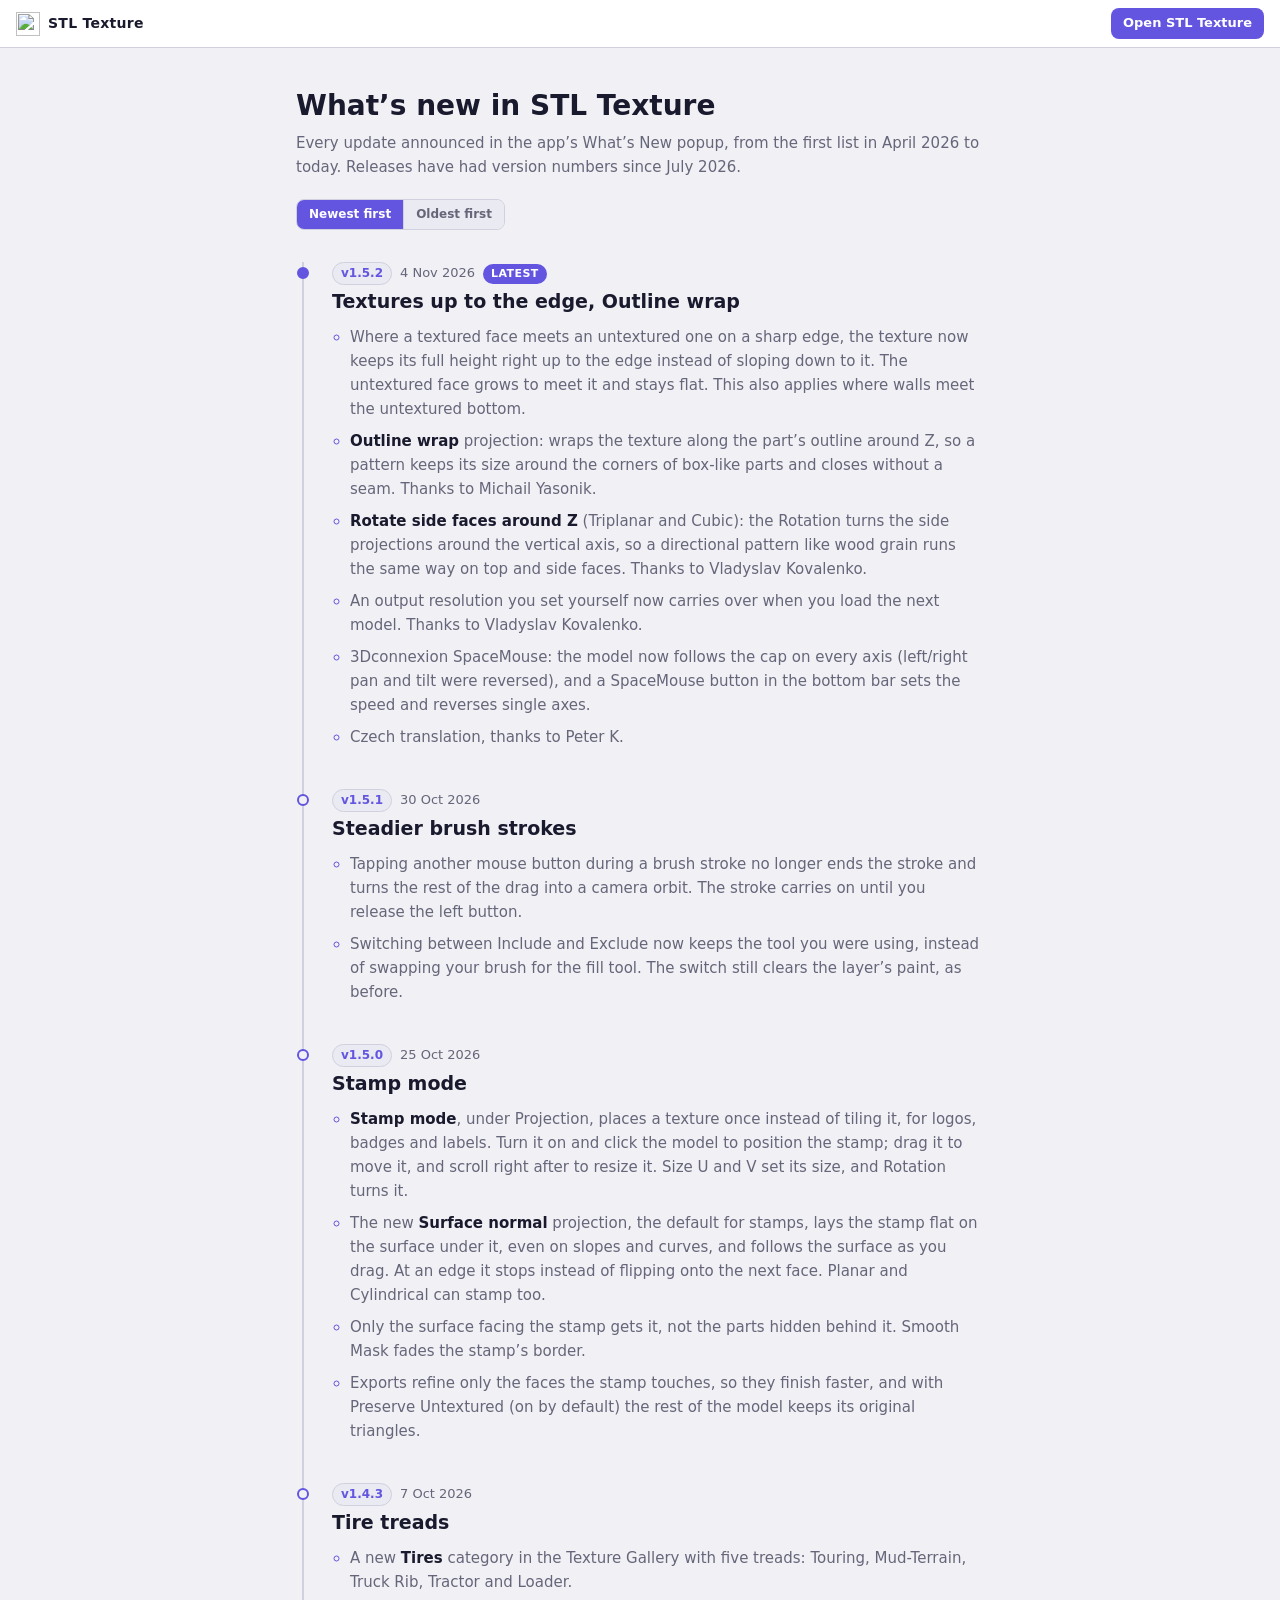
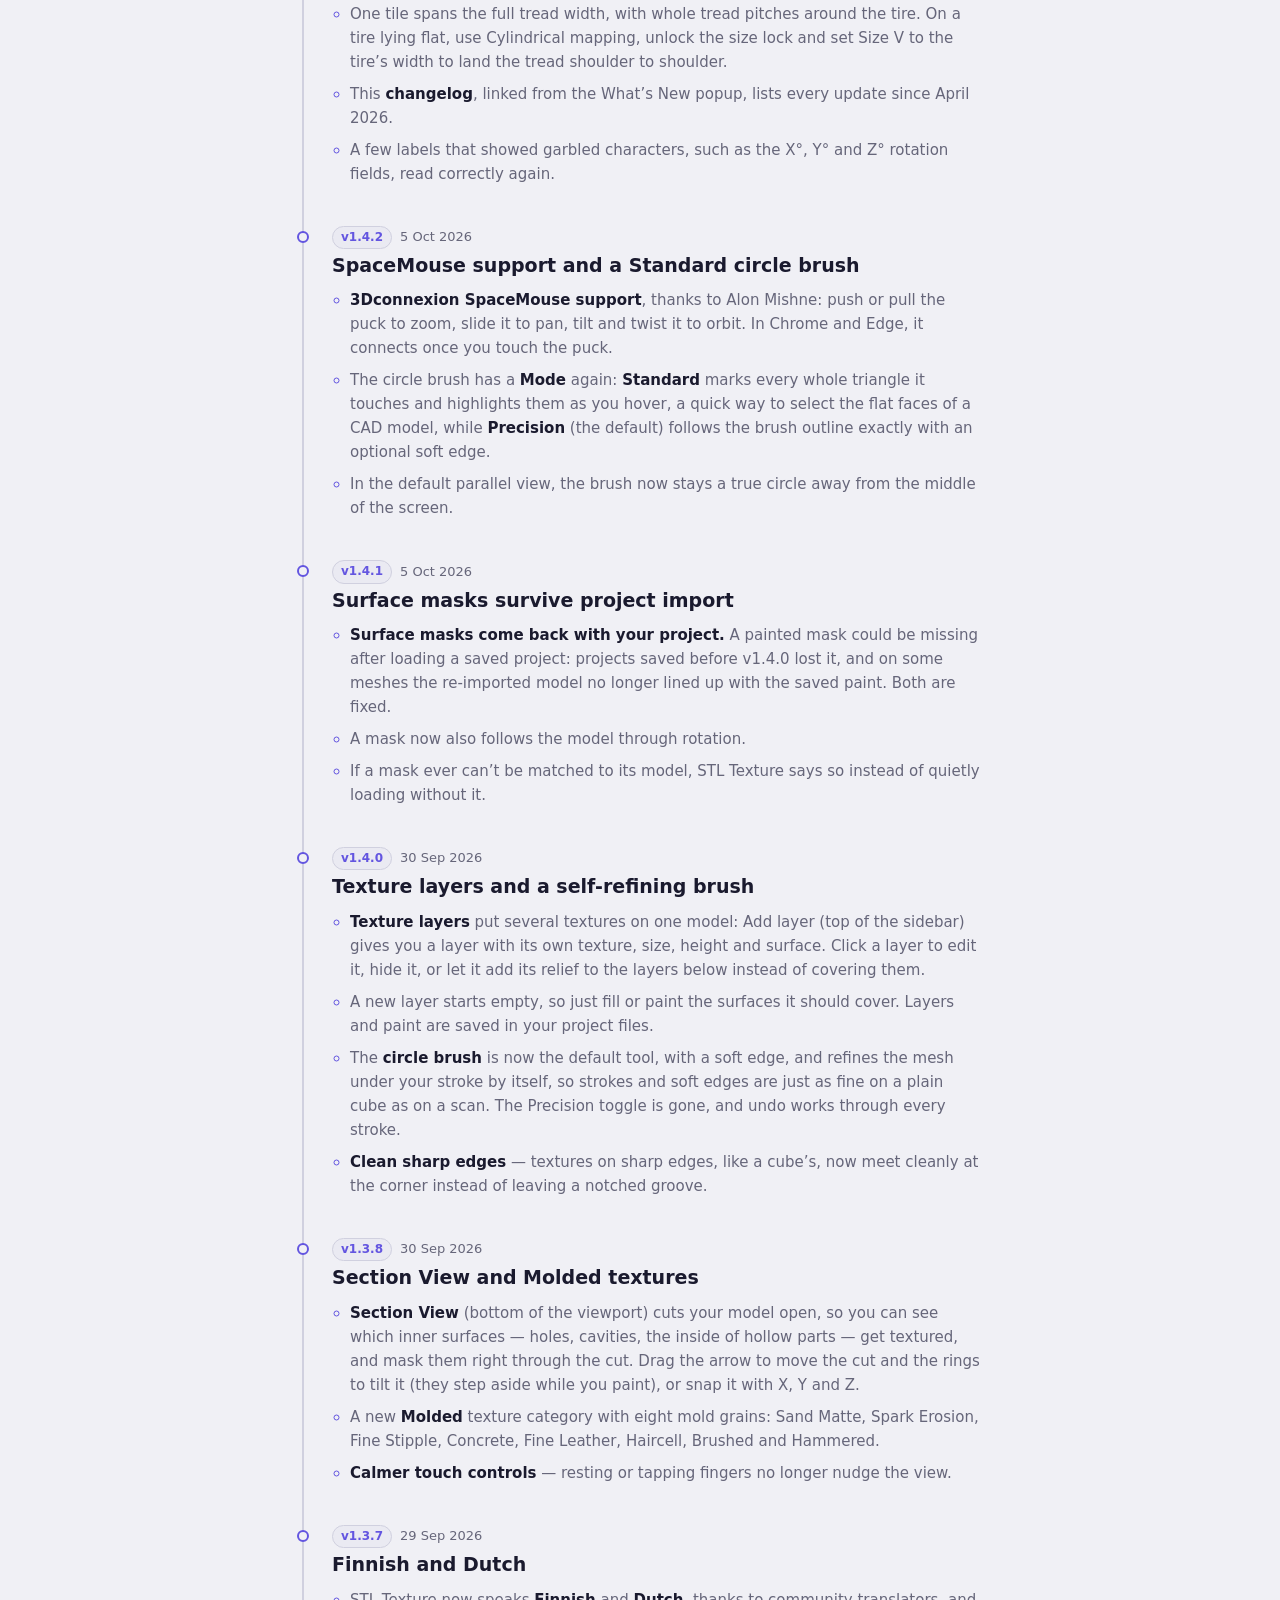
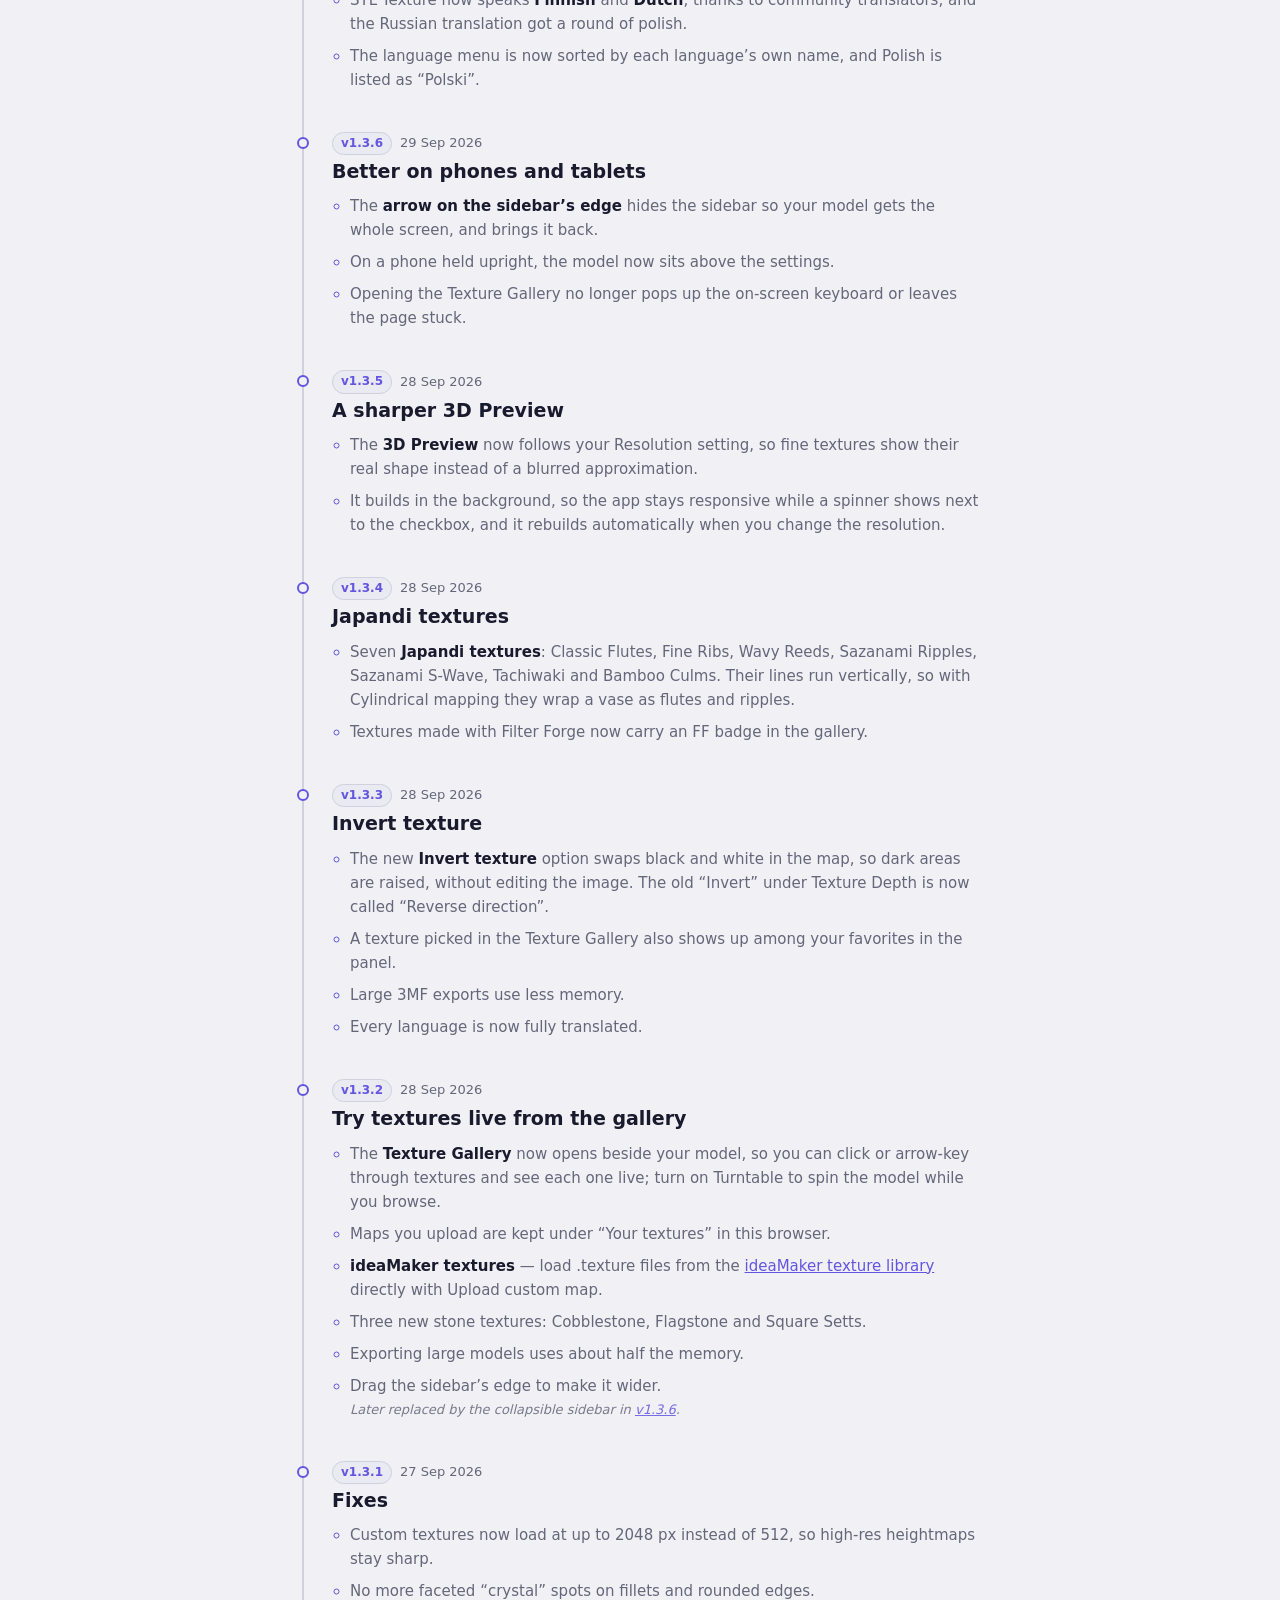
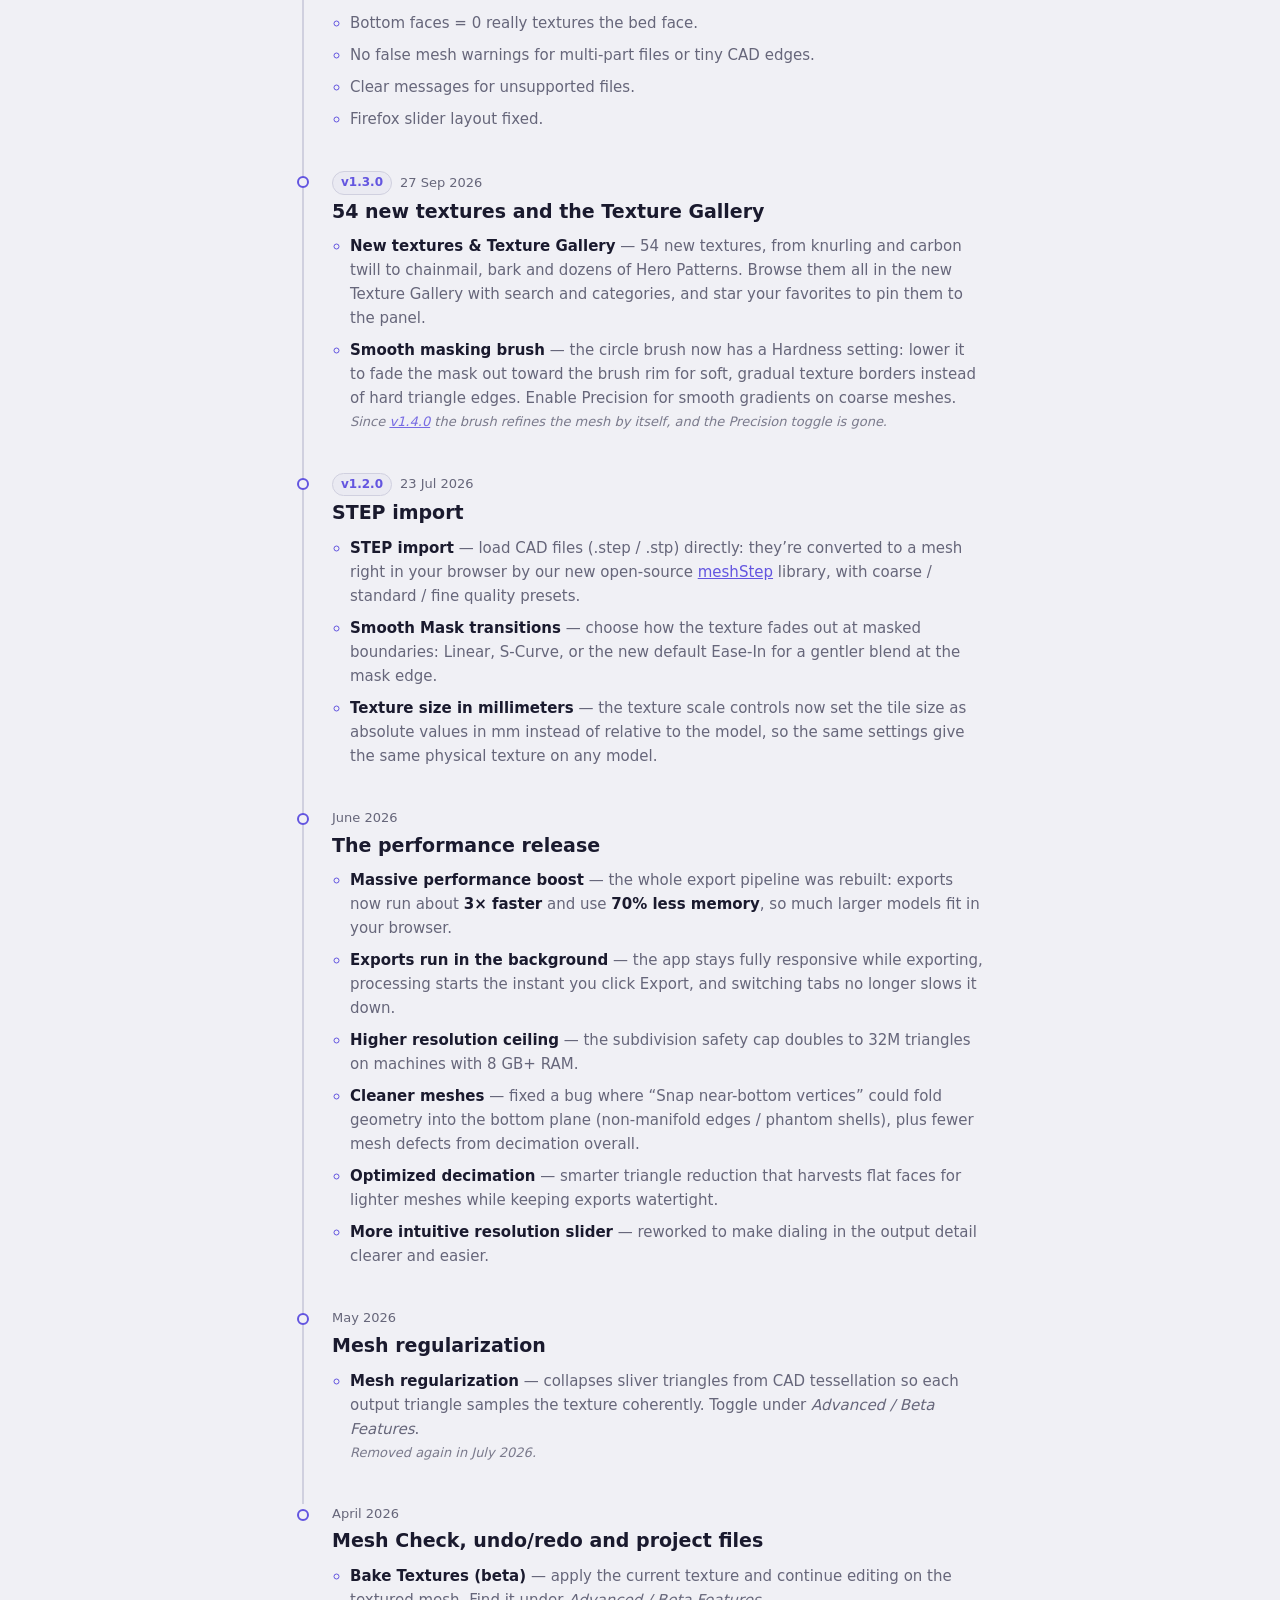
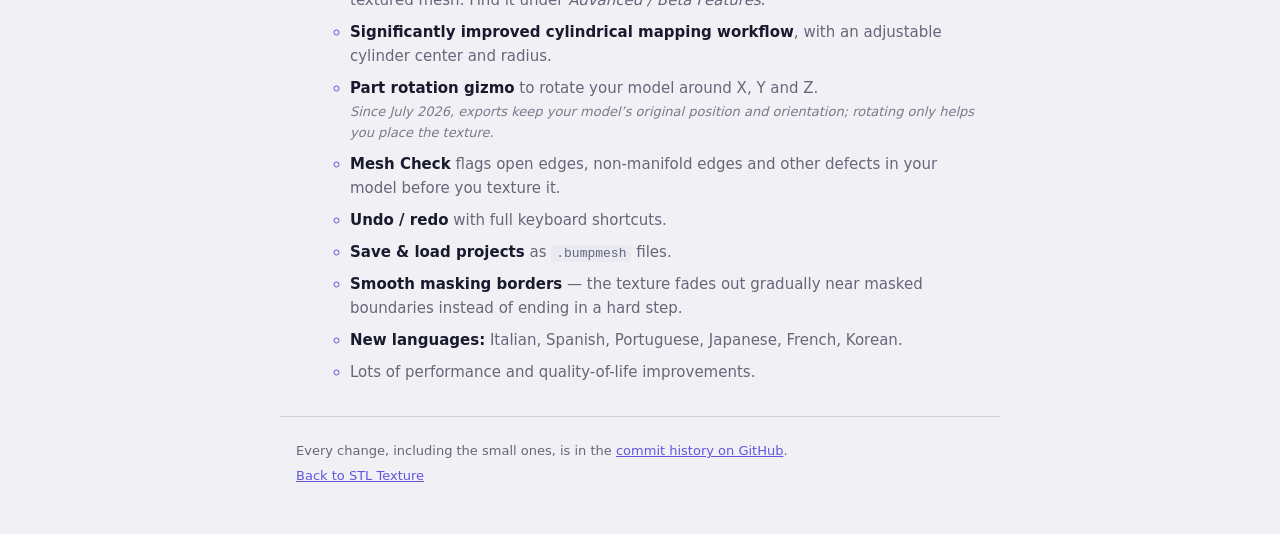
==== changelog.html @ 888b97f6 "Replace original branding with STL Texture" ====
<!DOCTYPE html>
<!--
  Copyright (c) 2026 CNCKitchen (Stefan Hermann) and contributors
  SPDX-License-Identifier: AGPL-3.0-only
-->
<html lang="en">
<head>
  <meta charset="UTF-8" />
  <meta name="viewport" content="width=device-width, initial-scale=1.0" />
  <title>STL Texture Changelog</title>
  <meta name="description" content="Every update announced in STL Texture's What's New popup, from the first list in April 2026 to the latest release." />
  <link rel="canonical" href="https://yanai-lez.github.io/Stl-Texture/changelog.html" />
  <meta property="og:type" content="website" />
  <meta property="og:site_name" content="STL Texture" />
  <meta property="og:title" content="STL Texture Changelog" />
  <meta property="og:description" content="Every update announced in STL Texture's What's New popup, from the first list in April 2026 to the latest release." />
  <meta property="og:url" content="https://yanai-lez.github.io/Stl-Texture/changelog.html" />
    <link rel="icon" type="image/png" href="logo.svg" />
  <script>
    // Same theme as the app (stlt-theme), applied before first paint to avoid a flash.
    (function() {
      let t = null;
      try { t = localStorage.getItem('stlt-theme'); } catch (e) {}
      const prefersDark = t ? t === 'dark'
                            : window.matchMedia('(prefers-color-scheme: dark)').matches;
      if (!prefersDark) document.documentElement.setAttribute('data-theme', 'light');
    })();
  </script>
  <style>
    /* Tokens mirror the top of style.css. */
    :root {
      --bg:           #111114;
      --surface:      #1a1a1f;
      --surface2:     #222228;
      --border:       #2e2e38;
      --accent:       #7c6aff;
      --accent-hover: #9b8dff;
      --text:         #e0e0e8;
      --text-muted:   #888899;
      --radius:       8px;
    }

    [data-theme="light"] {
      --bg:           #f0f0f5;
      --surface:      #ffffff;
      --surface2:     #eaeaf2;
      --border:       #d0d0df;
      --accent:       #6355e0;
      --accent-hover: #7c6aff;
      --text:         #1a1a2e;
      --text-muted:   #66667a;
    }

    *, *::before, *::after { box-sizing: border-box; margin: 0; padding: 0; }

    body {
      font-family: 'Segoe UI', system-ui, sans-serif;
      font-size: 15px;
      line-height: 1.6;
      color: var(--text);
      background: var(--bg);
    }

    a { color: var(--accent); }
    a:hover { color: var(--accent-hover); }

    /* ── Header ── */
    .site-header {
      position: sticky;
      top: 0;
      z-index: 10;
      height: 48px;
      display: flex;
      align-items: center;
      justify-content: space-between;
      gap: 12px;
      padding: 0 16px;
      background: var(--surface);
      border-bottom: 1px solid var(--border);
    }

    .logo {
      display: flex;
      align-items: center;
      gap: 8px;
      font-size: 14px;
      font-weight: 600;
      letter-spacing: 0.02em;
      color: var(--text);
      text-decoration: none;
    }
    .logo:hover { color: var(--text); }
    .logo small { opacity: 0.6; font-weight: 400; }

    .open-app {
      flex-shrink: 0;
      padding: 5px 12px;
      border-radius: var(--radius);
      background: var(--accent);
      color: #fff;
      font-size: 13px;
      font-weight: 600;
      text-decoration: none;
      transition: background 0.15s;
    }
    .open-app:hover { background: var(--accent-hover); color: #fff; }

    /* ── Page ── */
    main {
      max-width: 720px;
      margin: 0 auto;
      padding: 40px 16px 24px;
    }

    h1 {
      font-size: 28px;
      line-height: 1.25;
      font-weight: 700;
      margin-bottom: 8px;
    }

    .intro {
      color: var(--text-muted);
      margin-bottom: 20px;
    }

    .order {
      display: inline-flex;
      margin-bottom: 32px;
      border: 1px solid var(--border);
      border-radius: var(--radius);
      overflow: hidden;
    }
    .order button {
      padding: 5px 12px;
      background: var(--surface2);
      border: none;
      color: var(--text-muted);
      font: inherit;
      font-size: 12px;
      font-weight: 600;
      cursor: pointer;
      transition: background 0.15s, color 0.15s;
    }
    .order button + button { border-left: 1px solid var(--border); }
    .order button:hover { color: var(--accent); }
    .order button[aria-pressed="true"] { background: var(--accent); color: #fff; }

    /* ── Timeline ── */
    .timeline { list-style: none; }

    .release {
      position: relative;
      margin-left: 6px;
      padding: 0 0 40px 28px;
      border-left: 2px solid var(--border);
      scroll-margin-top: 64px;
    }
    .release:last-child { border-left-color: transparent; padding-bottom: 8px; }
    .release::before {
      content: '';
      position: absolute;
      left: -7px;
      top: 5px;
      width: 12px;
      height: 12px;
      border-radius: 50%;
      background: var(--bg);
      border: 2px solid var(--accent);
    }
    .release.is-latest::before { background: var(--accent); }

    .release-meta {
      display: flex;
      flex-wrap: wrap;
      align-items: center;
      gap: 8px;
      margin-bottom: 4px;
      font-size: 13px;
      color: var(--text-muted);
    }

    .version {
      padding: 1px 8px;
      border-radius: 999px;
      background: var(--surface2);
      border: 1px solid var(--border);
      color: var(--accent);
      font-weight: 700;
      font-size: 12px;
      text-decoration: none;
    }
    .version:hover { border-color: var(--accent); }

    .is-latest .release-meta::after {
      content: 'Latest';
      padding: 1px 8px;
      border-radius: 999px;
      background: var(--accent);
      color: #fff;
      font-weight: 600;
      font-size: 11px;
      text-transform: uppercase;
      letter-spacing: 0.04em;
    }

    .release h2 {
      font-size: 19px;
      line-height: 1.35;
      font-weight: 700;
      margin-bottom: 10px;
    }

    .release ul {
      padding-left: 1.2em;
      display: flex;
      flex-direction: column;
      gap: 8px;
    }
    .release li { color: var(--text-muted); }
    .release li strong { color: var(--text); }
    .release li::marker { color: var(--accent); }

    code {
      font-family: ui-monospace, SFMono-Regular, Menlo, monospace;
      font-size: 13px;
      background: var(--surface2);
      padding: 1px 5px;
      border-radius: 3px;
    }

    /* A later release changed or removed this. */
    .later {
      display: block;
      margin-top: 2px;
      font-size: 13px;
      font-style: italic;
      opacity: 0.85;
    }

    footer {
      max-width: 720px;
      margin: 0 auto;
      padding: 24px 16px 48px;
      border-top: 1px solid var(--border);
      font-size: 13px;
      color: var(--text-muted);
    }
    footer p + p { margin-top: 4px; }

    @media (max-width: 480px) {
      main { padding-top: 28px; }
      h1 { font-size: 24px; }
      .logo small { display: none; }
      .release { padding-left: 20px; }
    }
  </style>
</head>
<body>
  <header class="site-header">
    <a class="logo" href="./">
      <img src="logo.png" alt="" width="24" height="24" />
      <span>STL Texture</span>
    </a>
    <a class="open-app" href="./">Open STL Texture</a>
  </header>

  <main>
    <h1>What&rsquo;s new in STL Texture</h1>
    <p class="intro">Every update announced in the app&rsquo;s What&rsquo;s New popup, from the first list in April 2026 to today. Releases have had version numbers since July 2026.</p>

    <div class="order" role="group" aria-label="Order">
      <button type="button" data-order="newest" aria-pressed="true">Newest first</button>
      <button type="button" data-order="oldest" aria-pressed="false">Oldest first</button>
    </div>

    <!-- Newest release first. When cutting a release, add its entry at the top;
         the "Latest" badge follows the first entry automatically. -->
    <ol class="timeline" id="timeline">

      <li class="release" id="v1.5.2">
        <div class="release-meta">
          <a class="version" href="#v1.5.2">v1.5.2</a>
          <time datetime="2026-11-04">4 Nov 2026</time>
        </div>
        <h2>Textures up to the edge, Outline wrap</h2>
        <ul>
          <li>Where a textured face meets an untextured one on a sharp edge, the texture now keeps its full height right up to the edge instead of sloping down to it. The untextured face grows to meet it and stays flat. This also applies where walls meet the untextured bottom.</li>
          <li><strong>Outline wrap</strong> projection: wraps the texture along the part&rsquo;s outline around Z, so a pattern keeps its size around the corners of box-like parts and closes without a seam. Thanks to Michail Yasonik.</li>
          <li><strong>Rotate side faces around Z</strong> (Triplanar and Cubic): the Rotation turns the side projections around the vertical axis, so a directional pattern like wood grain runs the same way on top and side faces. Thanks to Vladyslav Kovalenko.</li>
          <li>An output resolution you set yourself now carries over when you load the next model. Thanks to Vladyslav Kovalenko.</li>
          <li>3Dconnexion SpaceMouse: the model now follows the cap on every axis (left/right pan and tilt were reversed), and a SpaceMouse button in the bottom bar sets the speed and reverses single axes.</li>
          <li>Czech translation, thanks to Peter K.</li>
        </ul>
      </li>

      <li class="release" id="v1.5.1">
        <div class="release-meta">
          <a class="version" href="#v1.5.1">v1.5.1</a>
          <time datetime="2026-10-30">30 Oct 2026</time>
        </div>
        <h2>Steadier brush strokes</h2>
        <ul>
          <li>Tapping another mouse button during a brush stroke no longer ends the stroke and turns the rest of the drag into a camera orbit. The stroke carries on until you release the left button.</li>
          <li>Switching between Include and Exclude now keeps the tool you were using, instead of swapping your brush for the fill tool. The switch still clears the layer&rsquo;s paint, as before.</li>
        </ul>
      </li>

      <li class="release" id="v1.5.0">
        <div class="release-meta">
          <a class="version" href="#v1.5.0">v1.5.0</a>
          <time datetime="2026-10-25">25 Oct 2026</time>
        </div>
        <h2>Stamp mode</h2>
        <ul>
          <li><strong>Stamp mode</strong>, under Projection, places a texture once instead of tiling it, for logos, badges and labels. Turn it on and click the model to position the stamp; drag it to move it, and scroll right after to resize it. Size U and V set its size, and Rotation turns it.</li>
          <li>The new <strong>Surface normal</strong> projection, the default for stamps, lays the stamp flat on the surface under it, even on slopes and curves, and follows the surface as you drag. At an edge it stops instead of flipping onto the next face. Planar and Cylindrical can stamp too.</li>
          <li>Only the surface facing the stamp gets it, not the parts hidden behind it. Smooth Mask fades the stamp&rsquo;s border.</li>
          <li>Exports refine only the faces the stamp touches, so they finish faster, and with Preserve Untextured (on by default) the rest of the model keeps its original triangles.</li>
        </ul>
      </li>

      <li class="release" id="v1.4.3">
        <div class="release-meta">
          <a class="version" href="#v1.4.3">v1.4.3</a>
          <time datetime="2026-10-07">7 Oct 2026</time>
        </div>
        <h2>Tire treads</h2>
        <ul>
          <li>A new <strong>Tires</strong> category in the Texture Gallery with five treads: Touring, Mud-Terrain, Truck Rib, Tractor and Loader.</li>
          <li>One tile spans the full tread width, with whole tread pitches around the tire. On a tire lying flat, use Cylindrical mapping, unlock the size lock and set Size V to the tire&rsquo;s width to land the tread shoulder to shoulder.</li>
          <li>This <strong>changelog</strong>, linked from the What&rsquo;s New popup, lists every update since April 2026.</li>
          <li>A few labels that showed garbled characters, such as the X&deg;, Y&deg; and Z&deg; rotation fields, read correctly again.</li>
        </ul>
      </li>

      <li class="release" id="v1.4.2">
        <div class="release-meta">
          <a class="version" href="#v1.4.2">v1.4.2</a>
          <time datetime="2026-10-05">5 Oct 2026</time>
        </div>
        <h2>SpaceMouse support and a Standard circle brush</h2>
        <ul>
          <li><strong>3Dconnexion SpaceMouse support</strong>, thanks to Alon Mishne: push or pull the puck to zoom, slide it to pan, tilt and twist it to orbit. In Chrome and Edge, it connects once you touch the puck.</li>
          <li>The circle brush has a <strong>Mode</strong> again: <strong>Standard</strong> marks every whole triangle it touches and highlights them as you hover, a quick way to select the flat faces of a CAD model, while <strong>Precision</strong> (the default) follows the brush outline exactly with an optional soft edge.</li>
          <li>In the default parallel view, the brush now stays a true circle away from the middle of the screen.</li>
        </ul>
      </li>

      <li class="release" id="v1.4.1">
        <div class="release-meta">
          <a class="version" href="#v1.4.1">v1.4.1</a>
          <time datetime="2026-10-05">5 Oct 2026</time>
        </div>
        <h2>Surface masks survive project import</h2>
        <ul>
          <li><strong>Surface masks come back with your project.</strong> A painted mask could be missing after loading a saved project: projects saved before v1.4.0 lost it, and on some meshes the re-imported model no longer lined up with the saved paint. Both are fixed.</li>
          <li>A mask now also follows the model through rotation.</li>
          <li>If a mask ever can&rsquo;t be matched to its model, STL Texture says so instead of quietly loading without it.</li>
        </ul>
      </li>

      <li class="release" id="v1.4.0">
        <div class="release-meta">
          <a class="version" href="#v1.4.0">v1.4.0</a>
          <time datetime="2026-09-30">30 Sep 2026</time>
        </div>
        <h2>Texture layers and a self-refining brush</h2>
        <ul>
          <li><strong>Texture layers</strong> put several textures on one model: Add layer (top of the sidebar) gives you a layer with its own texture, size, height and surface. Click a layer to edit it, hide it, or let it add its relief to the layers below instead of covering them.</li>
          <li>A new layer starts empty, so just fill or paint the surfaces it should cover. Layers and paint are saved in your project files.</li>
          <li>The <strong>circle brush</strong> is now the default tool, with a soft edge, and refines the mesh under your stroke by itself, so strokes and soft edges are just as fine on a plain cube as on a scan. The Precision toggle is gone, and undo works through every stroke.</li>
          <li><strong>Clean sharp edges</strong> &mdash; textures on sharp edges, like a cube&rsquo;s, now meet cleanly at the corner instead of leaving a notched groove.</li>
        </ul>
      </li>

      <li class="release" id="v1.3.8">
        <div class="release-meta">
          <a class="version" href="#v1.3.8">v1.3.8</a>
          <time datetime="2026-09-30">30 Sep 2026</time>
        </div>
        <h2>Section View and Molded textures</h2>
        <ul>
          <li><strong>Section View</strong> (bottom of the viewport) cuts your model open, so you can see which inner surfaces &mdash; holes, cavities, the inside of hollow parts &mdash; get textured, and mask them right through the cut. Drag the arrow to move the cut and the rings to tilt it (they step aside while you paint), or snap it with X, Y and Z.</li>
          <li>A new <strong>Molded</strong> texture category with eight mold grains: Sand Matte, Spark Erosion, Fine Stipple, Concrete, Fine Leather, Haircell, Brushed and Hammered.</li>
          <li><strong>Calmer touch controls</strong> &mdash; resting or tapping fingers no longer nudge the view.</li>
        </ul>
      </li>

      <li class="release" id="v1.3.7">
        <div class="release-meta">
          <a class="version" href="#v1.3.7">v1.3.7</a>
          <time datetime="2026-09-29">29 Sep 2026</time>
        </div>
        <h2>Finnish and Dutch</h2>
        <ul>
          <li>STL Texture now speaks <strong>Finnish</strong> and <strong>Dutch</strong>, thanks to community translators, and the Russian translation got a round of polish.</li>
          <li>The language menu is now sorted by each language&rsquo;s own name, and Polish is listed as &ldquo;Polski&rdquo;.</li>
        </ul>
      </li>

      <li class="release" id="v1.3.6">
        <div class="release-meta">
          <a class="version" href="#v1.3.6">v1.3.6</a>
          <time datetime="2026-09-29">29 Sep 2026</time>
        </div>
        <h2>Better on phones and tablets</h2>
        <ul>
          <li>The <strong>arrow on the sidebar&rsquo;s edge</strong> hides the sidebar so your model gets the whole screen, and brings it back.</li>
          <li>On a phone held upright, the model now sits above the settings.</li>
          <li>Opening the Texture Gallery no longer pops up the on-screen keyboard or leaves the page stuck.</li>
        </ul>
      </li>

      <li class="release" id="v1.3.5">
        <div class="release-meta">
          <a class="version" href="#v1.3.5">v1.3.5</a>
          <time datetime="2026-09-28">28 Sep 2026</time>
        </div>
        <h2>A sharper 3D Preview</h2>
        <ul>
          <li>The <strong>3D Preview</strong> now follows your Resolution setting, so fine textures show their real shape instead of a blurred approximation.</li>
          <li>It builds in the background, so the app stays responsive while a spinner shows next to the checkbox, and it rebuilds automatically when you change the resolution.</li>
        </ul>
      </li>

      <li class="release" id="v1.3.4">
        <div class="release-meta">
          <a class="version" href="#v1.3.4">v1.3.4</a>
          <time datetime="2026-09-28">28 Sep 2026</time>
        </div>
        <h2>Japandi textures</h2>
        <ul>
          <li>Seven <strong>Japandi textures</strong>: Classic Flutes, Fine Ribs, Wavy Reeds, Sazanami Ripples, Sazanami S-Wave, Tachiwaki and Bamboo Culms. Their lines run vertically, so with Cylindrical mapping they wrap a vase as flutes and ripples.</li>
          <li>Textures made with Filter Forge now carry an FF badge in the gallery.</li>
        </ul>
      </li>

      <li class="release" id="v1.3.3">
        <div class="release-meta">
          <a class="version" href="#v1.3.3">v1.3.3</a>
          <time datetime="2026-09-28">28 Sep 2026</time>
        </div>
        <h2>Invert texture</h2>
        <ul>
          <li>The new <strong>Invert texture</strong> option swaps black and white in the map, so dark areas are raised, without editing the image. The old &ldquo;Invert&rdquo; under Texture Depth is now called &ldquo;Reverse direction&rdquo;.</li>
          <li>A texture picked in the Texture Gallery also shows up among your favorites in the panel.</li>
          <li>Large 3MF exports use less memory.</li>
          <li>Every language is now fully translated.</li>
        </ul>
      </li>

      <li class="release" id="v1.3.2">
        <div class="release-meta">
          <a class="version" href="#v1.3.2">v1.3.2</a>
          <time datetime="2026-09-28">28 Sep 2026</time>
        </div>
        <h2>Try textures live from the gallery</h2>
        <ul>
          <li>The <strong>Texture Gallery</strong> now opens beside your model, so you can click or arrow-key through textures and see each one live; turn on Turntable to spin the model while you browse.</li>
          <li>Maps you upload are kept under &ldquo;Your textures&rdquo; in this browser.</li>
          <li><strong>ideaMaker textures</strong> &mdash; load .texture files from the <a href="https://www.ideamaker.io/texture" target="_blank" rel="noopener">ideaMaker texture library</a> directly with Upload custom map.</li>
          <li>Three new stone textures: Cobblestone, Flagstone and Square Setts.</li>
          <li>Exporting large models uses about half the memory.</li>
          <li>Drag the sidebar&rsquo;s edge to make it wider.
            <span class="later">Later replaced by the collapsible sidebar in <a href="#v1.3.6">v1.3.6</a>.</span></li>
        </ul>
      </li>

      <li class="release" id="v1.3.1">
        <div class="release-meta">
          <a class="version" href="#v1.3.1">v1.3.1</a>
          <time datetime="2026-09-27">27 Sep 2026</time>
        </div>
        <h2>Fixes</h2>
        <ul>
          <li>Custom textures now load at up to 2048&nbsp;px instead of 512, so high-res heightmaps stay sharp.</li>
          <li>No more faceted &ldquo;crystal&rdquo; spots on fillets and rounded edges.</li>
          <li>Bottom faces&nbsp;=&nbsp;0 really textures the bed face.</li>
          <li>No false mesh warnings for multi-part files or tiny CAD edges.</li>
          <li>Clear messages for unsupported files.</li>
          <li>Firefox slider layout fixed.</li>
        </ul>
      </li>

      <li class="release" id="v1.3.0">
        <div class="release-meta">
          <a class="version" href="#v1.3.0">v1.3.0</a>
          <time datetime="2026-09-27">27 Sep 2026</time>
        </div>
        <h2>54 new textures and the Texture Gallery</h2>
        <ul>
          <li><strong>New textures &amp; Texture Gallery</strong> &mdash; 54 new textures, from knurling and carbon twill to chainmail, bark and dozens of Hero Patterns. Browse them all in the new Texture Gallery with search and categories, and star your favorites to pin them to the panel.</li>
          <li><strong>Smooth masking brush</strong> &mdash; the circle brush now has a Hardness setting: lower it to fade the mask out toward the brush rim for soft, gradual texture borders instead of hard triangle edges. Enable Precision for smooth gradients on coarse meshes.
            <span class="later">Since <a href="#v1.4.0">v1.4.0</a> the brush refines the mesh by itself, and the Precision toggle is gone.</span></li>
        </ul>
      </li>

      <li class="release" id="v1.2.0">
        <div class="release-meta">
          <a class="version" href="#v1.2.0">v1.2.0</a>
          <time datetime="2026-07-23">23 Jul 2026</time>
        </div>
        <h2>STEP import</h2>
        <ul>
          <li><strong>STEP import</strong> &mdash; load CAD files (.step / .stp) directly: they&rsquo;re converted to a mesh right in your browser by our new open-source <a href="https://github.com/CNCKitchen/meshStep" target="_blank" rel="noopener">meshStep</a> library, with coarse / standard / fine quality presets.</li>
          <li><strong>Smooth Mask transitions</strong> &mdash; choose how the texture fades out at masked boundaries: Linear, S-Curve, or the new default Ease-In for a gentler blend at the mask edge.</li>
          <li><strong>Texture size in millimeters</strong> &mdash; the texture scale controls now set the tile size as absolute values in mm instead of relative to the model, so the same settings give the same physical texture on any model.</li>
        </ul>
      </li>

      <li class="release" id="2026-06">
        <div class="release-meta">
          <time datetime="2026-06">June 2026</time>
        </div>
        <h2>The performance release</h2>
        <ul>
          <li><strong>Massive performance boost</strong> &mdash; the whole export pipeline was rebuilt: exports now run about <strong>3&times; faster</strong> and use <strong>70% less memory</strong>, so much larger models fit in your browser.</li>
          <li><strong>Exports run in the background</strong> &mdash; the app stays fully responsive while exporting, processing starts the instant you click Export, and switching tabs no longer slows it down.</li>
          <li><strong>Higher resolution ceiling</strong> &mdash; the subdivision safety cap doubles to 32M triangles on machines with 8&nbsp;GB+ RAM.</li>
          <li><strong>Cleaner meshes</strong> &mdash; fixed a bug where &ldquo;Snap near-bottom vertices&rdquo; could fold geometry into the bottom plane (non-manifold edges / phantom shells), plus fewer mesh defects from decimation overall.</li>
          <li><strong>Optimized decimation</strong> &mdash; smarter triangle reduction that harvests flat faces for lighter meshes while keeping exports watertight.</li>
          <li><strong>More intuitive resolution slider</strong> &mdash; reworked to make dialing in the output detail clearer and easier.</li>
        </ul>
      </li>

      <li class="release" id="2026-05">
        <div class="release-meta">
          <time datetime="2026-05">May 2026</time>
        </div>
        <h2>Mesh regularization</h2>
        <ul>
          <li><strong>Mesh regularization</strong> &mdash; collapses sliver triangles from CAD tessellation so each output triangle samples the texture coherently. Toggle under <em>Advanced / Beta Features</em>.
            <span class="later">Removed again in July 2026.</span></li>
        </ul>
      </li>

      <li class="release" id="2026-04">
        <div class="release-meta">
          <time datetime="2026-04">April 2026</time>
        </div>
        <h2>Mesh Check, undo/redo and project files</h2>
        <ul>
          <li><strong>Bake Textures (beta)</strong> &mdash; apply the current texture and continue editing on the textured mesh. Find it under <em>Advanced / Beta Features</em>.</li>
          <li><strong>Significantly improved cylindrical mapping workflow</strong>, with an adjustable cylinder center and radius.</li>
          <li><strong>Part rotation gizmo</strong> to rotate your model around X, Y and Z.
            <span class="later">Since July 2026, exports keep your model&rsquo;s original position and orientation; rotating only helps you place the texture.</span></li>
          <li><strong>Mesh Check</strong> flags open edges, non-manifold edges and other defects in your model before you texture it.</li>
          <li><strong>Undo / redo</strong> with full keyboard shortcuts.</li>
          <li><strong>Save &amp; load projects</strong> as <code>.bumpmesh</code> files.</li>
          <li><strong>Smooth masking borders</strong> &mdash; the texture fades out gradually near masked boundaries instead of ending in a hard step.</li>
          <li><strong>New languages:</strong> Italian, Spanish, Portuguese, Japanese, French, Korean.</li>
          <li>Lots of performance and quality-of-life improvements.</li>
        </ul>
      </li>

    </ol>
  </main>

  <footer>
    <p>Every change, including the small ones, is in the <a href="https://github.com/Yanai-lez/Stl-Texture/commits/main" target="_blank" rel="noopener">commit history on GitHub</a>.</p>
    <p><a href="./">Back to STL Texture</a></p>
  </footer>

  <script>
    (function() {
      const list = document.getElementById('timeline');
      const buttons = document.querySelectorAll('.order button');
      // The source lists the newest release first.
      list.firstElementChild.classList.add('is-latest');
      let current = 'newest';

      function setOrder(order) {
        if (order !== current) {
          Array.from(list.children).reverse().forEach(li => list.appendChild(li));
          current = order;
        }
        buttons.forEach(b => b.setAttribute('aria-pressed', String(b.dataset.order === order)));
      }

      buttons.forEach(b => b.addEventListener('click', () => {
        setOrder(b.dataset.order);
        try { localStorage.setItem('stlt-changelog-order', b.dataset.order); } catch (e) {}
      }));

      let saved = null;
      try { saved = localStorage.getItem('stlt-changelog-order'); } catch (e) {}
      if (saved === 'oldest') setOrder('oldest');
    })();
  </script>
</body>
</html>
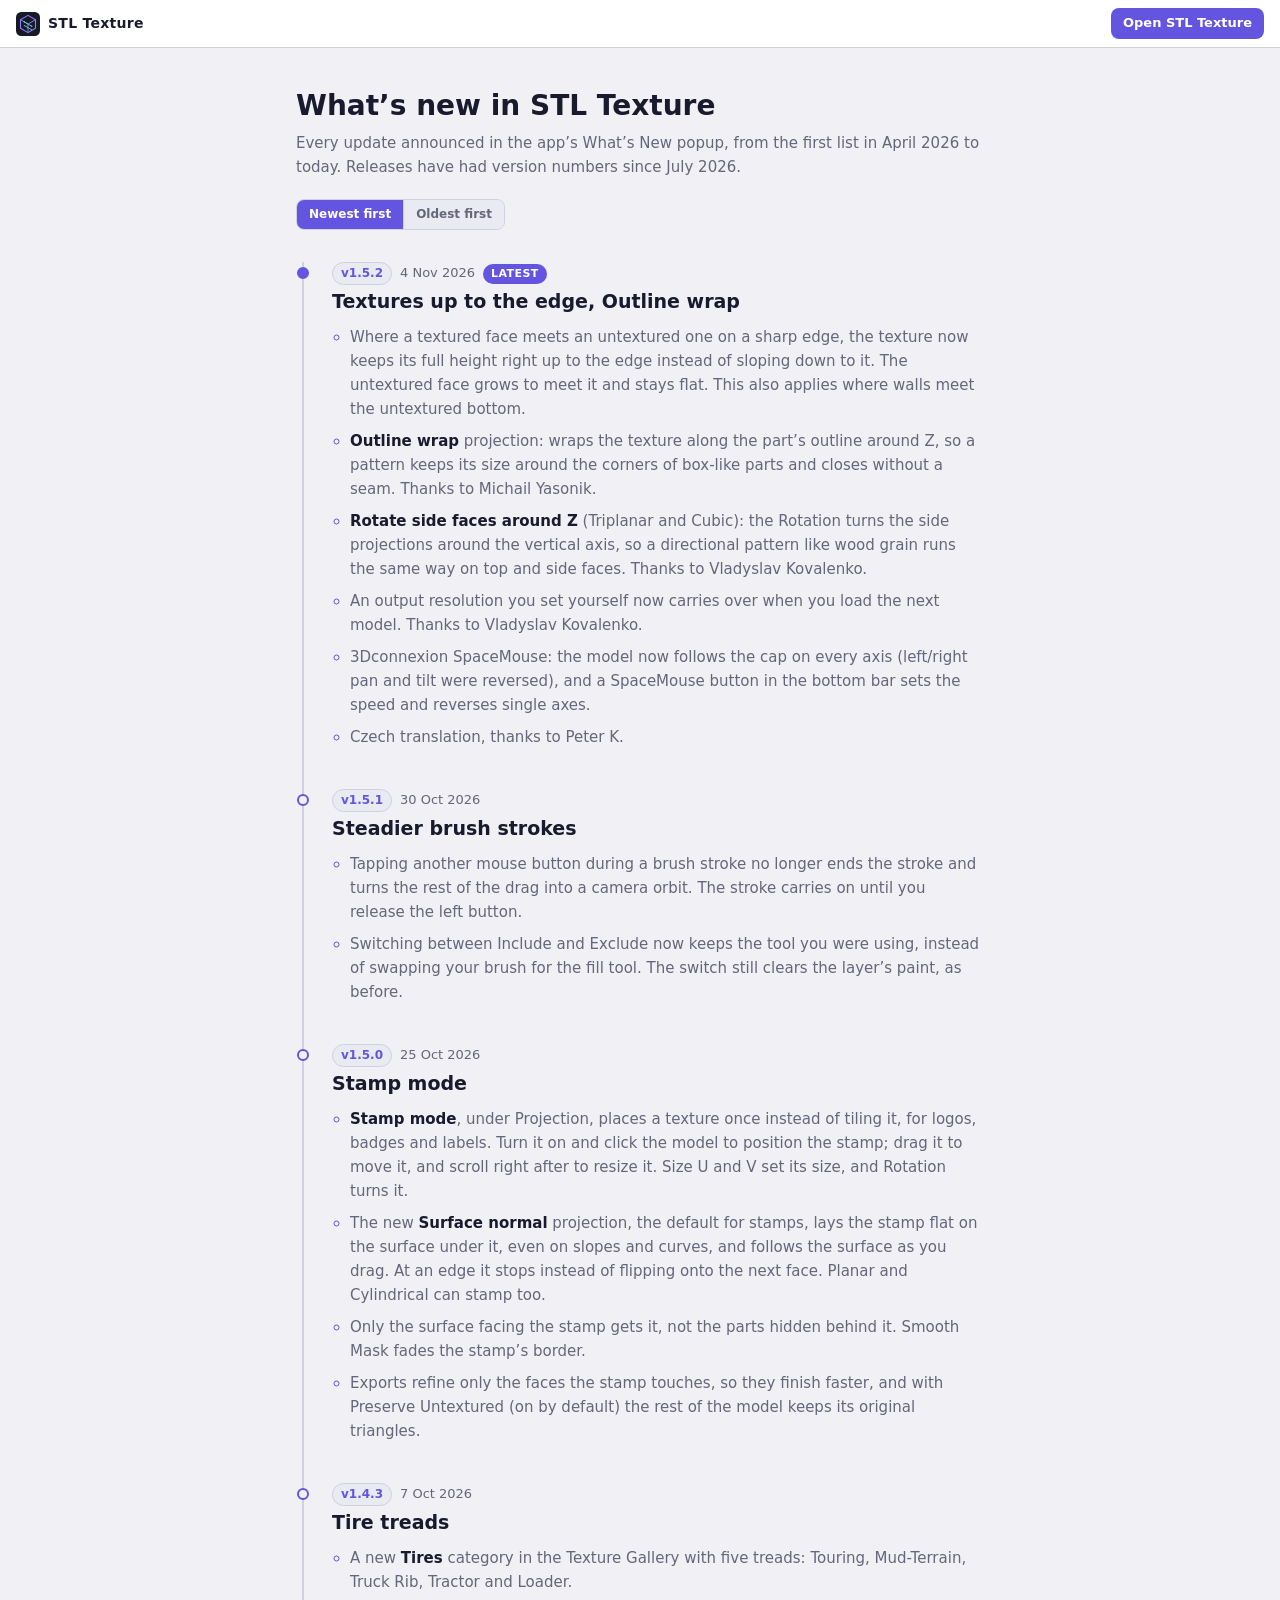
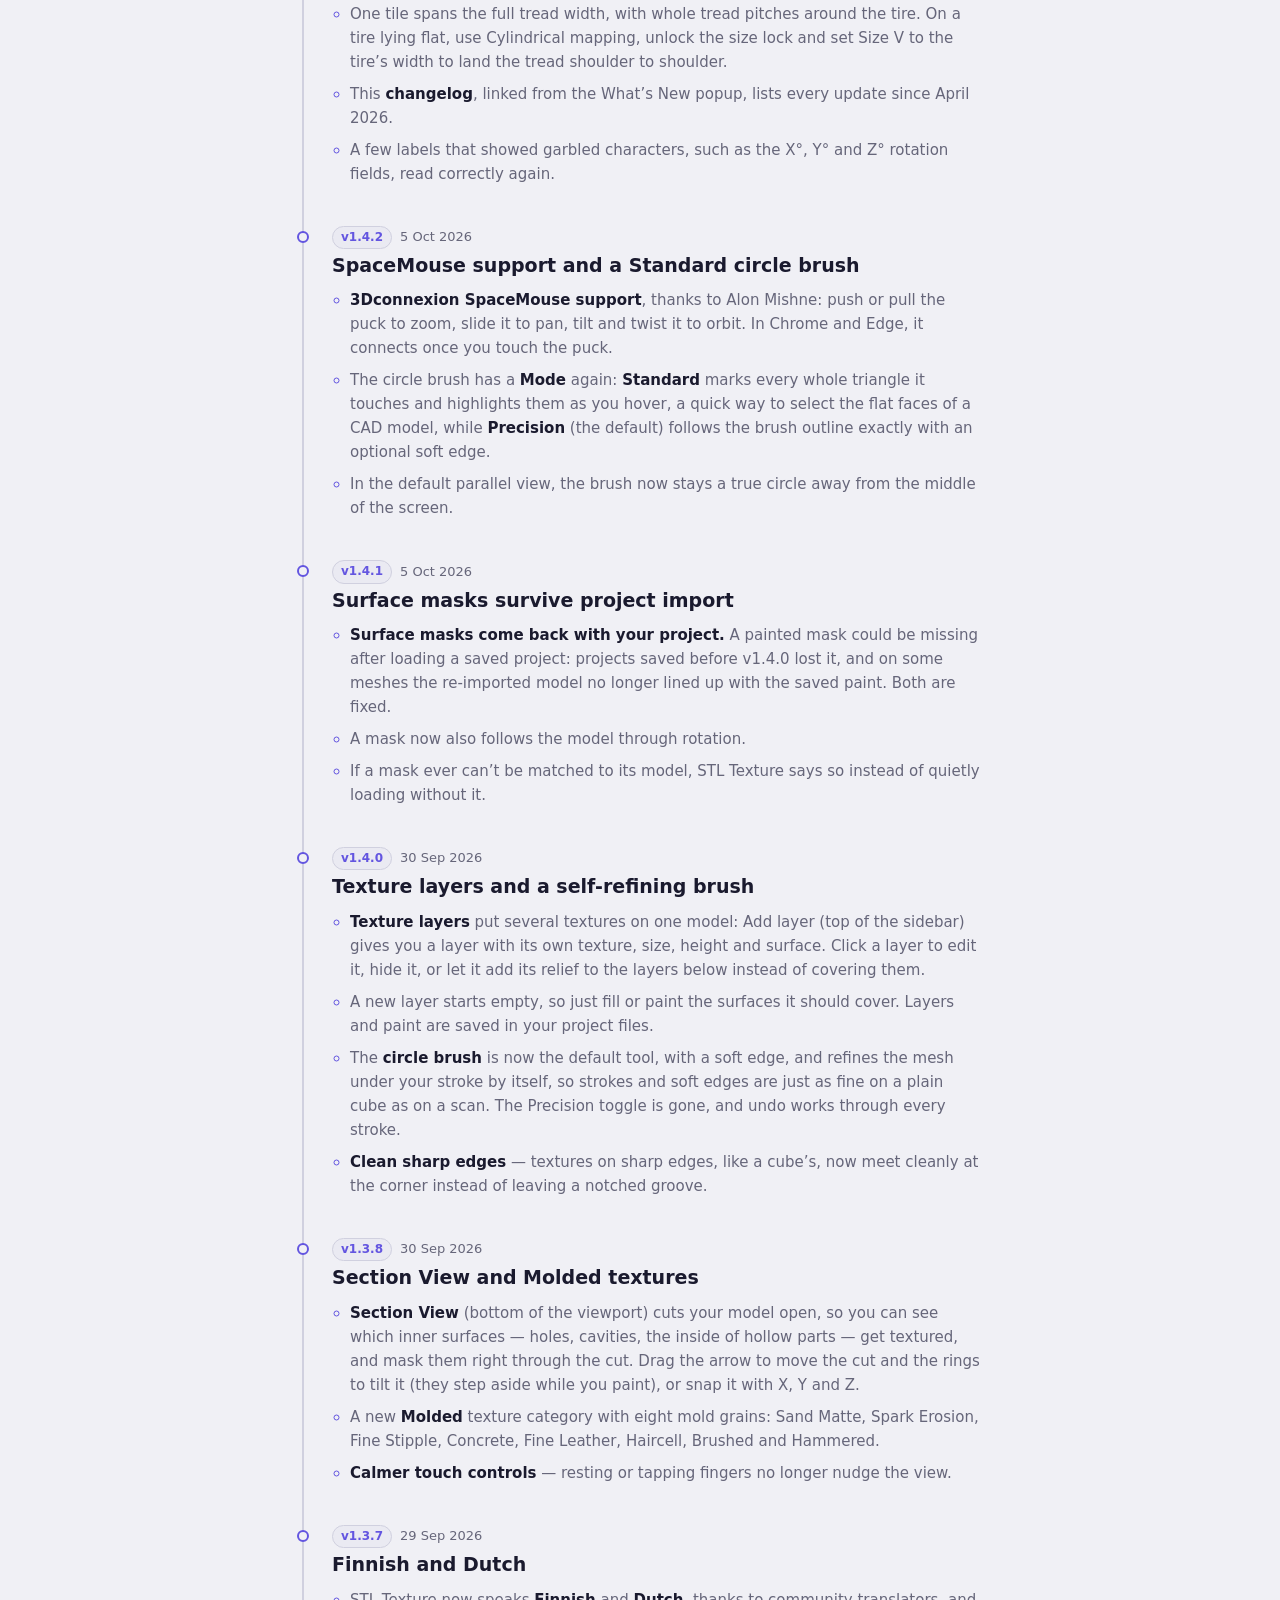
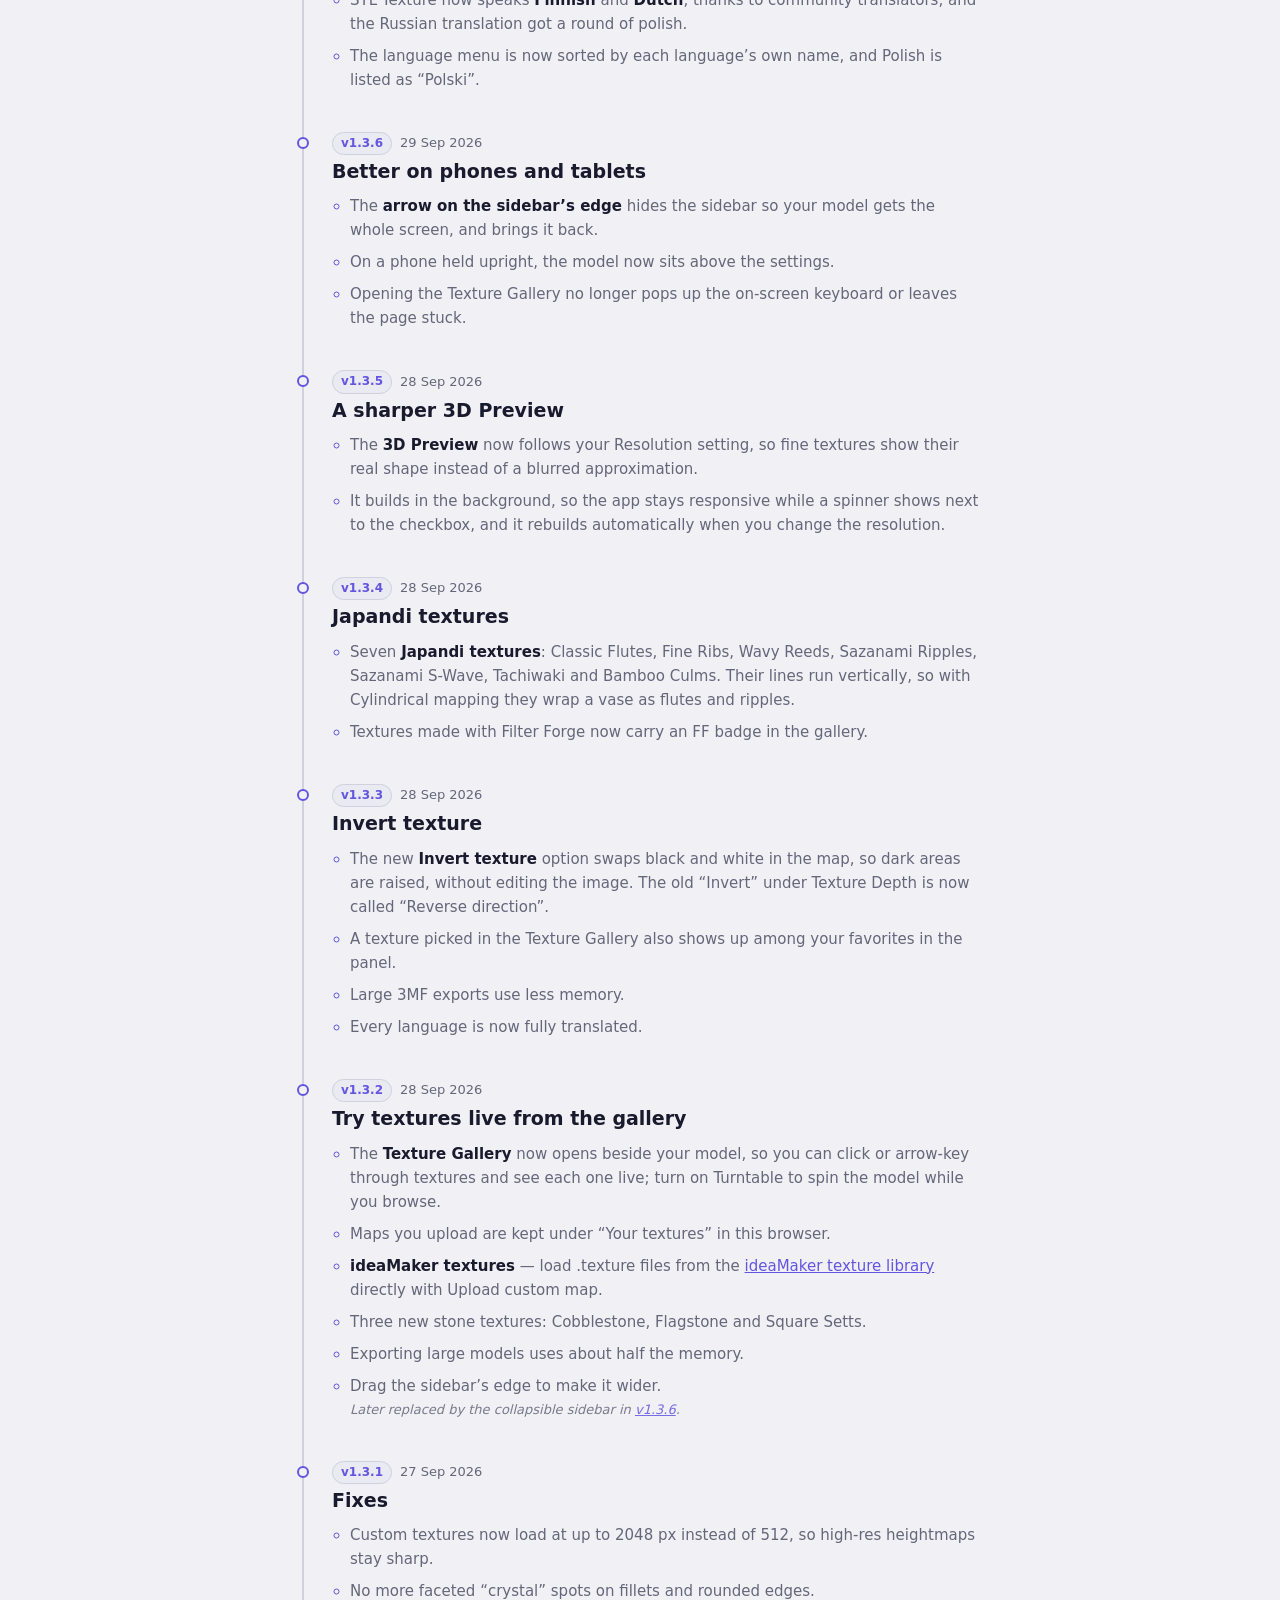
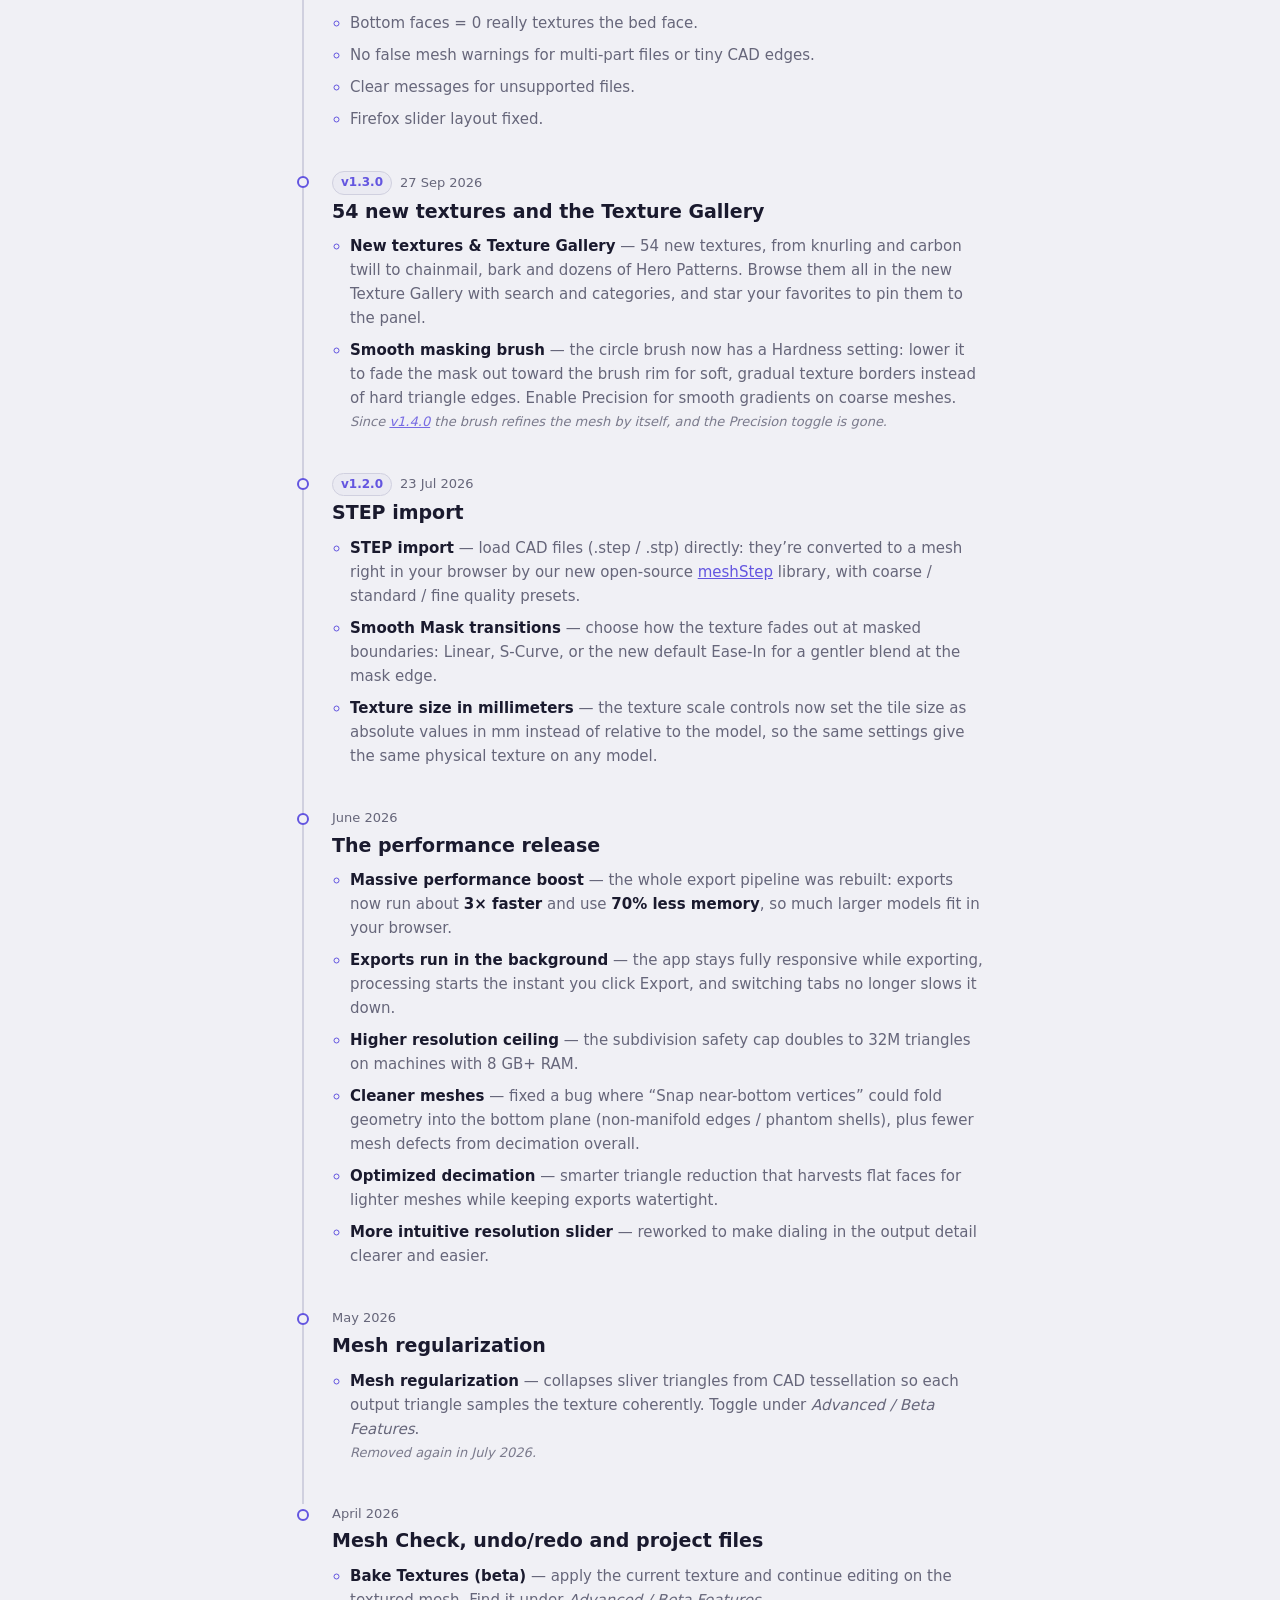
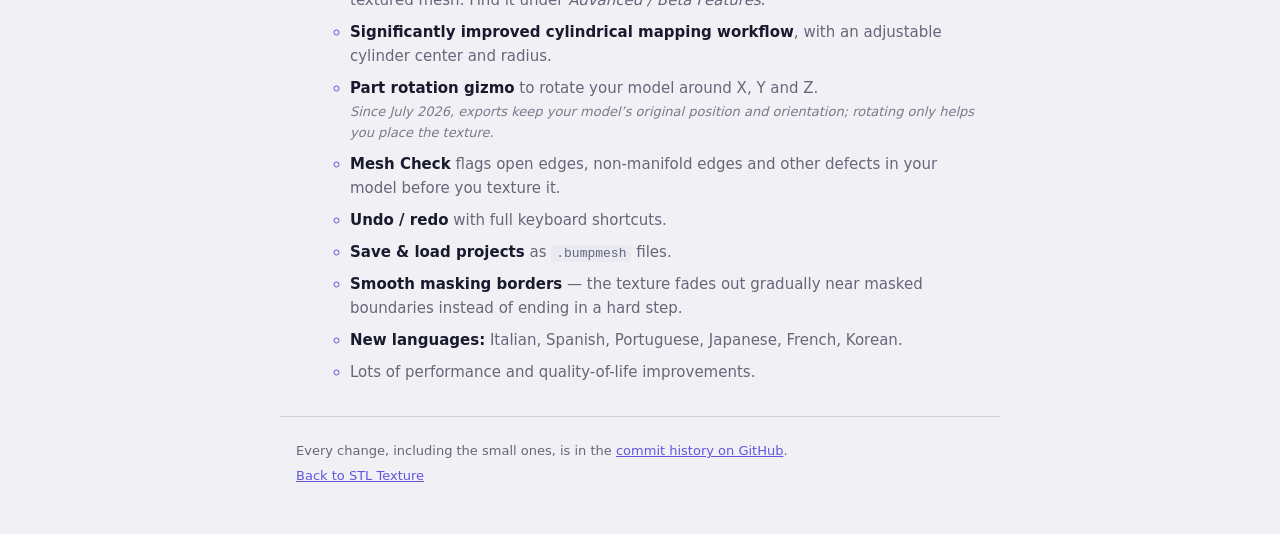
==== commit 41a4c352: "Finish STL Texture rebrand" ====
--- a/changelog.html
+++ b/changelog.html
@@ -259,7 +259,7 @@
 <body>
   <header class="site-header">
     <a class="logo" href="./">
-      <img src="logo.png" alt="" width="24" height="24" />
+      <img src="logo.svg" alt="" width="24" height="24" />
       <span>STL Texture</span>
     </a>
     <a class="open-app" href="./">Open STL Texture</a>
